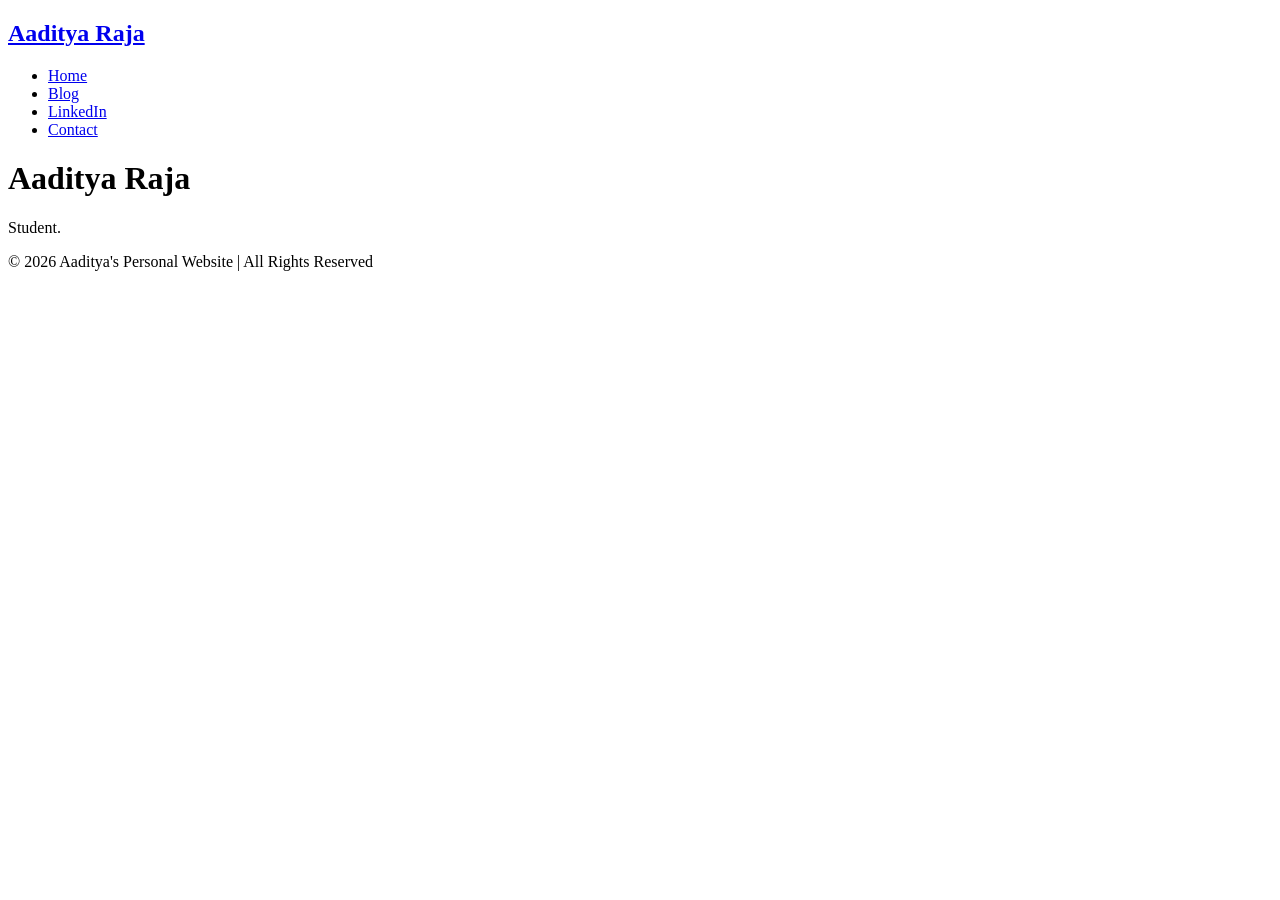
==== index.html @ b72b6fa3 "Publish Aaditya personal website" ====
<!doctype html>
<html lang="en">
  <head>
    <title>Aaditya's Website</title>
    <link rel="stylesheet" href="styles.min.css" />
  </head>
  <body>
    <nav class="navbar">
      <h1 class="logo">
        <a href="index.html">Aaditya Raja</a>
      </h1>
      <ul class="nav-list">
        <li><a href="index.html">Home</a></li>
        <li><a href="blog.html">Blog</a></li>
        <li><a href="https://www.linkedin.com/in/aaditya-raja-121954357" target="_blank" rel="noreferrer">LinkedIn</a></li>
        <li><a href="contact.html">Contact</a></li>
      </ul>
    </nav>
    <main>
      <h1 class="page-title">Aaditya Raja</h1>
      <p>Student.</p>
    </main>
    <footer class="footer">
      © 2026 Aaditya's Personal Website | All Rights Reserved
    </footer>
  </body>
</html>
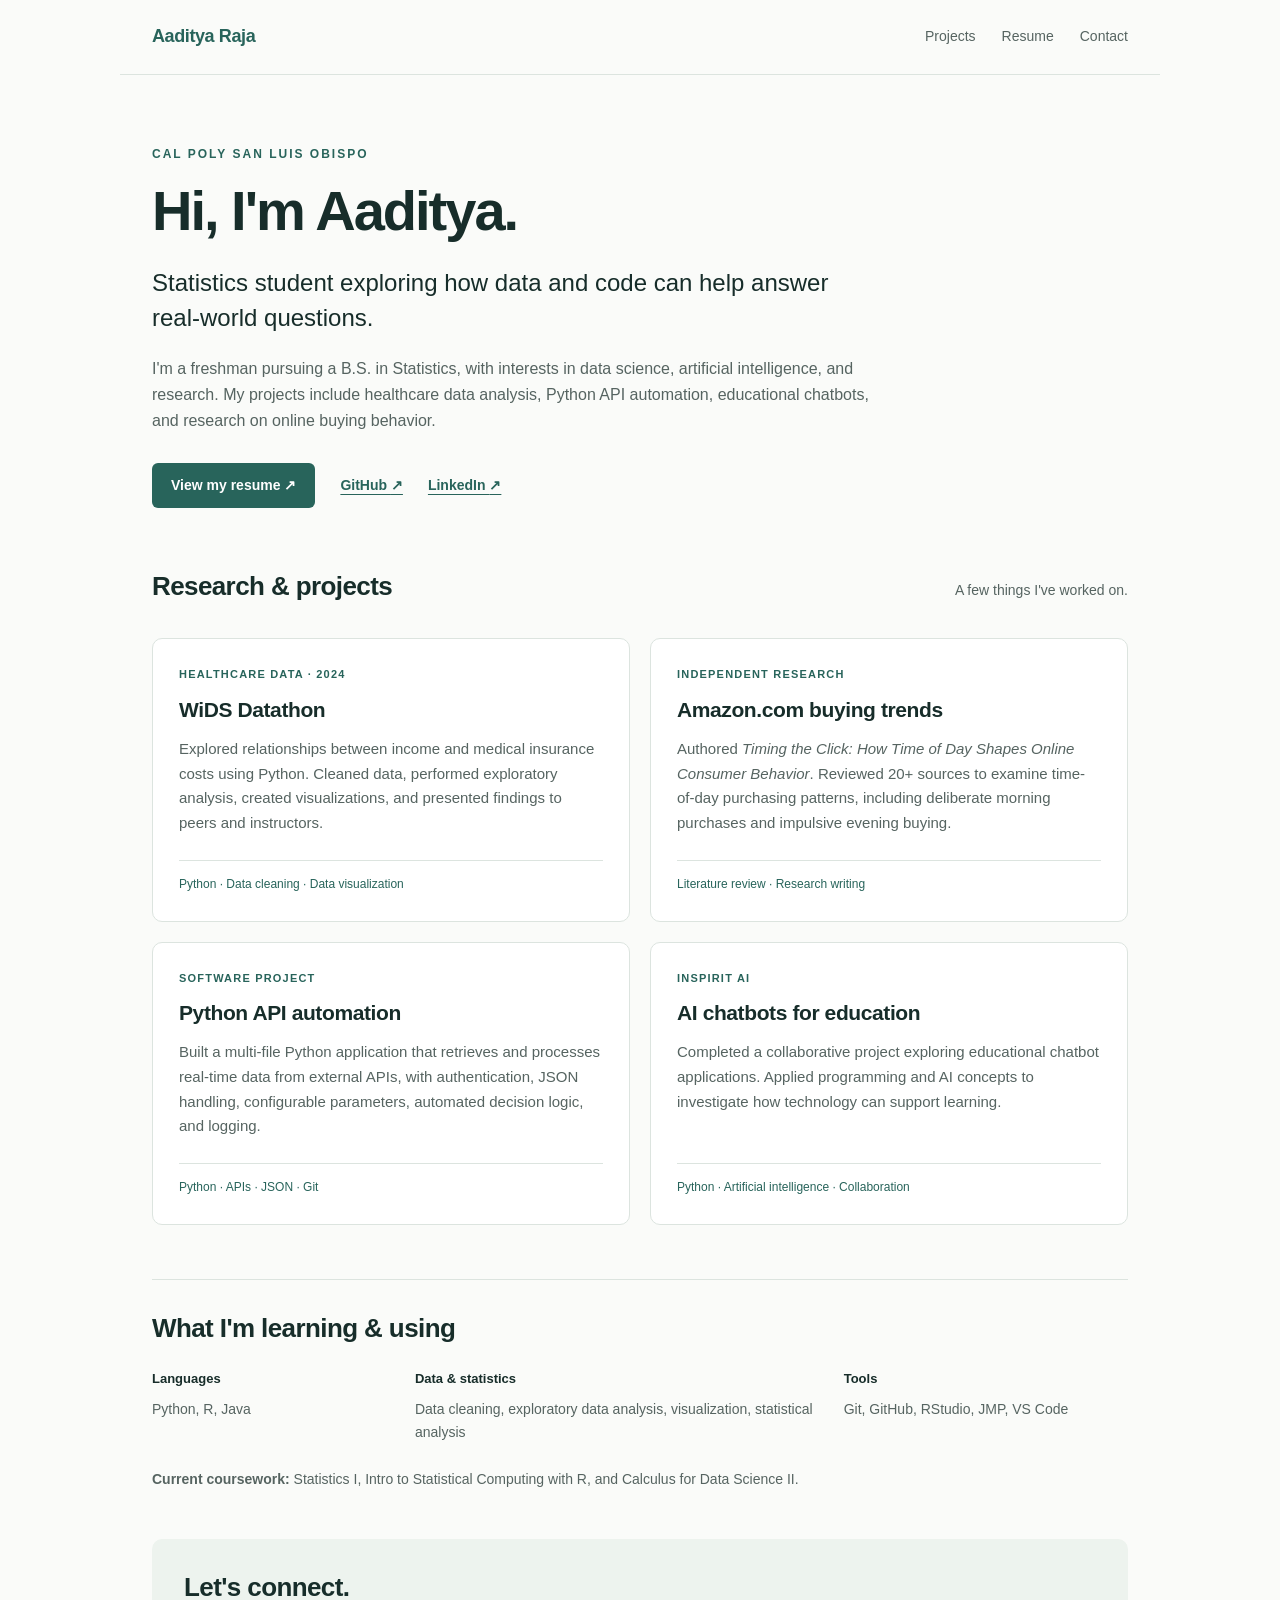
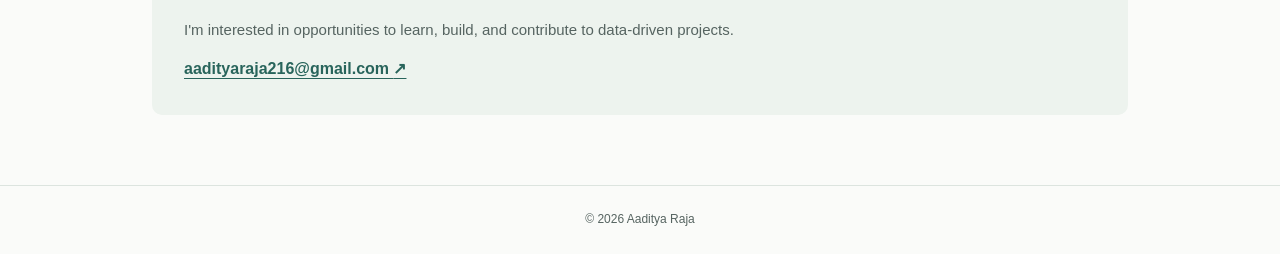
==== commit a81441b2: "Add files via upload" ====
--- a/index.html
+++ b/index.html
@@ -1,27 +1,78 @@
 <!doctype html>
 <html lang="en">
-  <head>
-    <title>Aaditya's Website</title>
-    <link rel="stylesheet" href="styles.min.css" />
-  </head>
-  <body>
-    <nav class="navbar">
-      <h1 class="logo">
-        <a href="index.html">Aaditya Raja</a>
-      </h1>
-      <ul class="nav-list">
-        <li><a href="index.html">Home</a></li>
-        <li><a href="blog.html">Blog</a></li>
-        <li><a href="https://www.linkedin.com/in/aaditya-raja-121954357" target="_blank" rel="noreferrer">LinkedIn</a></li>
-        <li><a href="contact.html">Contact</a></li>
-      </ul>
-    </nav>
-    <main>
-      <h1 class="page-title">Aaditya Raja</h1>
-      <p>Student.</p>
-    </main>
-    <footer class="footer">
-      © 2026 Aaditya's Personal Website | All Rights Reserved
-    </footer>
-  </body>
+<head>
+  <meta charset="UTF-8" />
+  <meta name="viewport" content="width=device-width, initial-scale=1" />
+  <meta name="description" content="Aaditya Raja, Statistics student at Cal Poly San Luis Obispo. Explore projects in healthcare data analysis, Python automation, AI, and consumer research." />
+  <title>Aaditya Raja | Statistics &amp; Data Science</title>
+  <link rel="stylesheet" href="styles.min.css" />
+</head>
+<body>
+  <a class="skip-link" href="#main">Skip to content</a>
+  <nav class="navbar" aria-label="Main navigation">
+    <a class="logo" href="index.html">Aaditya Raja</a>
+    <ul class="nav-list">
+      <li><a href="#projects">Projects</a></li>
+      <li><a href="assets/Aaditya_Raja_Resume.pdf">Resume</a></li>
+      <li><a href="contact.html">Contact</a></li>
+    </ul>
+  </nav>
+  <main id="main" class="portfolio">
+    <header class="hero">
+      <p class="eyebrow">CAL POLY SAN LUIS OBISPO</p>
+      <h1>Hi, I'm Aaditya.</h1>
+      <p class="intro">Statistics student exploring how data and code can help answer real-world questions.</p>
+      <p class="about-text">I'm a freshman pursuing a B.S. in Statistics, with interests in data science, artificial intelligence, and research. My projects include healthcare data analysis, Python API automation, educational chatbots, and research on online buying behavior.</p>
+      <div class="links">
+        <a class="button" href="assets/Aaditya_Raja_Resume.pdf">View my resume <span aria-hidden="true">↗</span></a>
+        <a href="https://github.com/aadityaraja216-collab">GitHub <span aria-hidden="true">↗</span></a>
+        <a href="https://www.linkedin.com/in/aaditya-raja-121954357">LinkedIn <span aria-hidden="true">↗</span></a>
+      </div>
+    </header>
+    <section id="projects" aria-labelledby="projects-heading">
+      <div class="section-heading"><h2 id="projects-heading">Research &amp; projects</h2><p>A few things I've worked on.</p></div>
+      <div class="project-grid">
+        <article class="project-card">
+          <p class="project-category">HEALTHCARE DATA · 2024</p>
+          <h3>WiDS Datathon</h3>
+          <p>Explored relationships between income and medical insurance costs using Python. Cleaned data, performed exploratory analysis, created visualizations, and presented findings to peers and instructors.</p>
+          <p class="tags">Python · Data cleaning · Data visualization</p>
+        </article>
+        <article class="project-card">
+          <p class="project-category">INDEPENDENT RESEARCH</p>
+          <h3>Amazon.com buying trends</h3>
+          <p>Authored <em>Timing the Click: How Time of Day Shapes Online Consumer Behavior</em>. Reviewed 20+ sources to examine time-of-day purchasing patterns, including deliberate morning purchases and impulsive evening buying.</p>
+          <p class="tags">Literature review · Research writing</p>
+        </article>
+        <article class="project-card">
+          <p class="project-category">SOFTWARE PROJECT</p>
+          <h3>Python API automation</h3>
+          <p>Built a multi-file Python application that retrieves and processes real-time data from external APIs, with authentication, JSON handling, configurable parameters, automated decision logic, and logging.</p>
+          <p class="tags">Python · APIs · JSON · Git</p>
+        </article>
+        <article class="project-card">
+          <p class="project-category">INSPIRIT AI</p>
+          <h3>AI chatbots for education</h3>
+          <p>Completed a collaborative project exploring educational chatbot applications. Applied programming and AI concepts to investigate how technology can support learning.</p>
+          <p class="tags">Python · Artificial intelligence · Collaboration</p>
+        </article>
+      </div>
+    </section>
+    <section class="skills-section" aria-labelledby="skills-heading">
+      <h2 id="skills-heading">What I'm learning &amp; using</h2>
+      <dl class="skills">
+        <div><dt>Languages</dt><dd>Python, R, Java</dd></div>
+        <div><dt>Data &amp; statistics</dt><dd>Data cleaning, exploratory data analysis, visualization, statistical analysis</dd></div>
+        <div><dt>Tools</dt><dd>Git, GitHub, RStudio, JMP, VS Code</dd></div>
+      </dl>
+      <p class="coursework"><strong>Current coursework:</strong> Statistics I, Intro to Statistical Computing with R, and Calculus for Data Science II.</p>
+    </section>
+    <section class="contact-section" aria-labelledby="contact-heading">
+      <h2 id="contact-heading">Let's connect.</h2>
+      <p>I'm interested in opportunities to learn, build, and contribute to data-driven projects.</p>
+      <a href="mailto:aadityaraja216@gmail.com">aadityaraja216@gmail.com <span aria-hidden="true">↗</span></a>
+    </section>
+  </main>
+  <footer class="footer">© 2026 Aaditya Raja</footer>
+</body>
 </html>
--- a/styles.min.css
+++ b/styles.min.css
@@ -0,0 +1,4 @@
+:root{--ink:#172d2a;--muted:#566461;--accent:#28645b;--paper:#fafbf9;--line:#dce4df;--soft:#edf3ee}
+*{box-sizing:border-box}html{scroll-behavior:smooth;scroll-padding-top:90px}body{margin:0;min-height:100vh;display:flex;flex-direction:column;background:var(--paper);color:var(--ink);font-family:Arial,Helvetica,sans-serif;line-height:1.65}a{color:var(--accent);text-underline-offset:4px}a:hover{color:#123e35}a:focus-visible{outline:3px solid var(--accent);outline-offset:5px;border-radius:2px}.skip-link{position:absolute;left:12px;top:-80px;padding:8px 16px;background:white;z-index:30}.skip-link:focus{top:12px}.navbar{display:flex;align-items:center;justify-content:space-between;gap:20px;max-width:1040px;width:100%;margin:auto;padding:22px 32px;border-bottom:1px solid var(--line)}.navbar a{text-decoration:none}.logo{font-size:18px;font-weight:700;letter-spacing:-.4px;margin:0}.nav-list{list-style:none;display:flex;gap:26px;padding:0;margin:0;font-size:14px}.navbar .nav-list a{color:var(--muted)}.navbar .nav-list a:hover{color:var(--accent)}main{width:100%;max-width:1040px;margin:0 auto;padding:42px 32px 70px;flex:1}.hero{padding:28px 0 62px;max-width:780px}.eyebrow{font-size:12px;font-weight:700;letter-spacing:2px;color:var(--accent);margin:0 0 16px}h1{font-size:56px;line-height:1.1;letter-spacing:-2px;margin:0 0 24px}h2{font-size:26px;line-height:1.25;letter-spacing:-.6px;margin:0 0 14px}h3{font-size:21px;line-height:1.3;letter-spacing:-.4px;margin:0 0 14px}p{margin:0 0 14px}.intro{font-size:24px;line-height:1.45;max-width:690px;margin-bottom:20px}.about-text{color:var(--muted);font-size:16px;max-width:740px}.links{display:flex;align-items:center;gap:25px;flex-wrap:wrap;margin-top:28px;font-size:14px;font-weight:600}.button{background:var(--accent);color:#fff;padding:11px 19px;border-radius:6px;text-decoration:none}.button:hover{color:#fff;background:#194b42}.section-heading{display:flex;justify-content:space-between;align-items:baseline;gap:16px;margin-bottom:22px}.section-heading p{color:var(--muted);font-size:14px}.project-grid{display:grid;grid-template-columns:repeat(2,minmax(0,1fr));gap:20px}.project-card{background:#fff;border:1px solid var(--line);border-radius:10px;padding:26px;display:flex;flex-direction:column}.project-category{font-size:11px;letter-spacing:1.2px;font-weight:700;color:var(--accent);margin-bottom:12px}.project-card>p:not(.project-category):not(.tags){font-size:15px;color:var(--muted);margin-bottom:24px}.tags{font-size:12px;color:var(--accent);margin: auto 0 0;padding-top:14px;border-top:1px solid var(--line)}.skills-section{margin-top:54px;padding-top:32px;border-top:1px solid var(--line)}.skills{display:grid;grid-template-columns:1fr 1.7fr 1.2fr;gap:26px;margin:24px 0}.skills dt{font-size:13px;font-weight:700;margin-bottom:8px}.skills dd{margin:0;color:var(--muted);font-size:14px}.coursework{font-size:14px;color:var(--muted)}.contact-section{margin-top:48px;border-radius:10px;background:var(--soft);padding:32px}.contact-section p{color:var(--muted);font-size:15px}.contact-section>a{font-weight:600;overflow-wrap:anywhere}.footer{border-top:1px solid var(--line);font-size:12px;color:var(--muted);padding:24px 32px;text-align:center}.page-title{font-size:38px;margin-top:18px}.course-list{padding-left:20px}
+@media(max-width:650px){.navbar{padding:20px;gap:14px;flex-wrap:wrap}.nav-list{gap:18px;font-size:13px}main{padding:30px 20px 44px}.hero{padding:20px 0 40px}h1{font-size:42px;letter-spacing:-1.4px}.intro{font-size:21px}.section-heading{display:block}.project-grid{grid-template-columns:1fr}.project-card{padding:22px}.skills{grid-template-columns:1fr;gap:18px}.contact-section{padding:24px}.links{gap:20px}}
+@media(prefers-reduced-motion:reduce){html{scroll-behavior:auto}}
